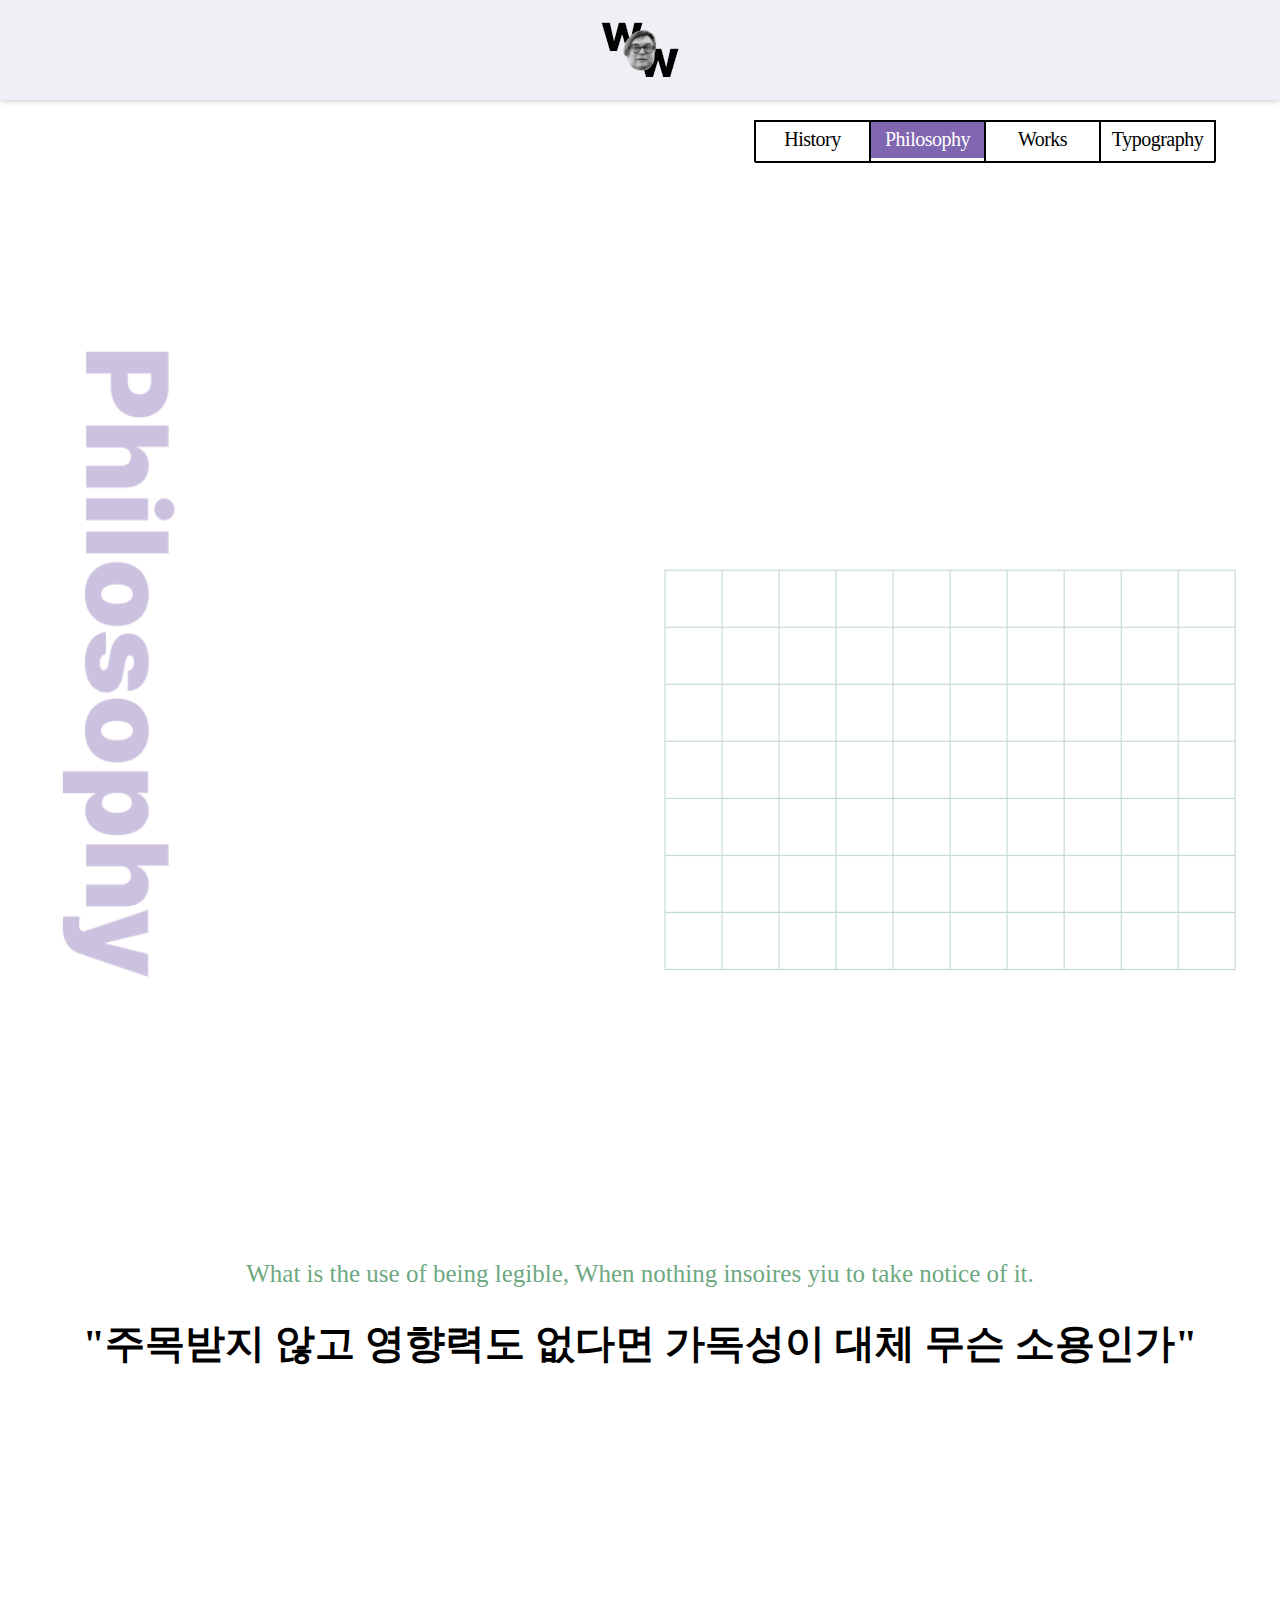
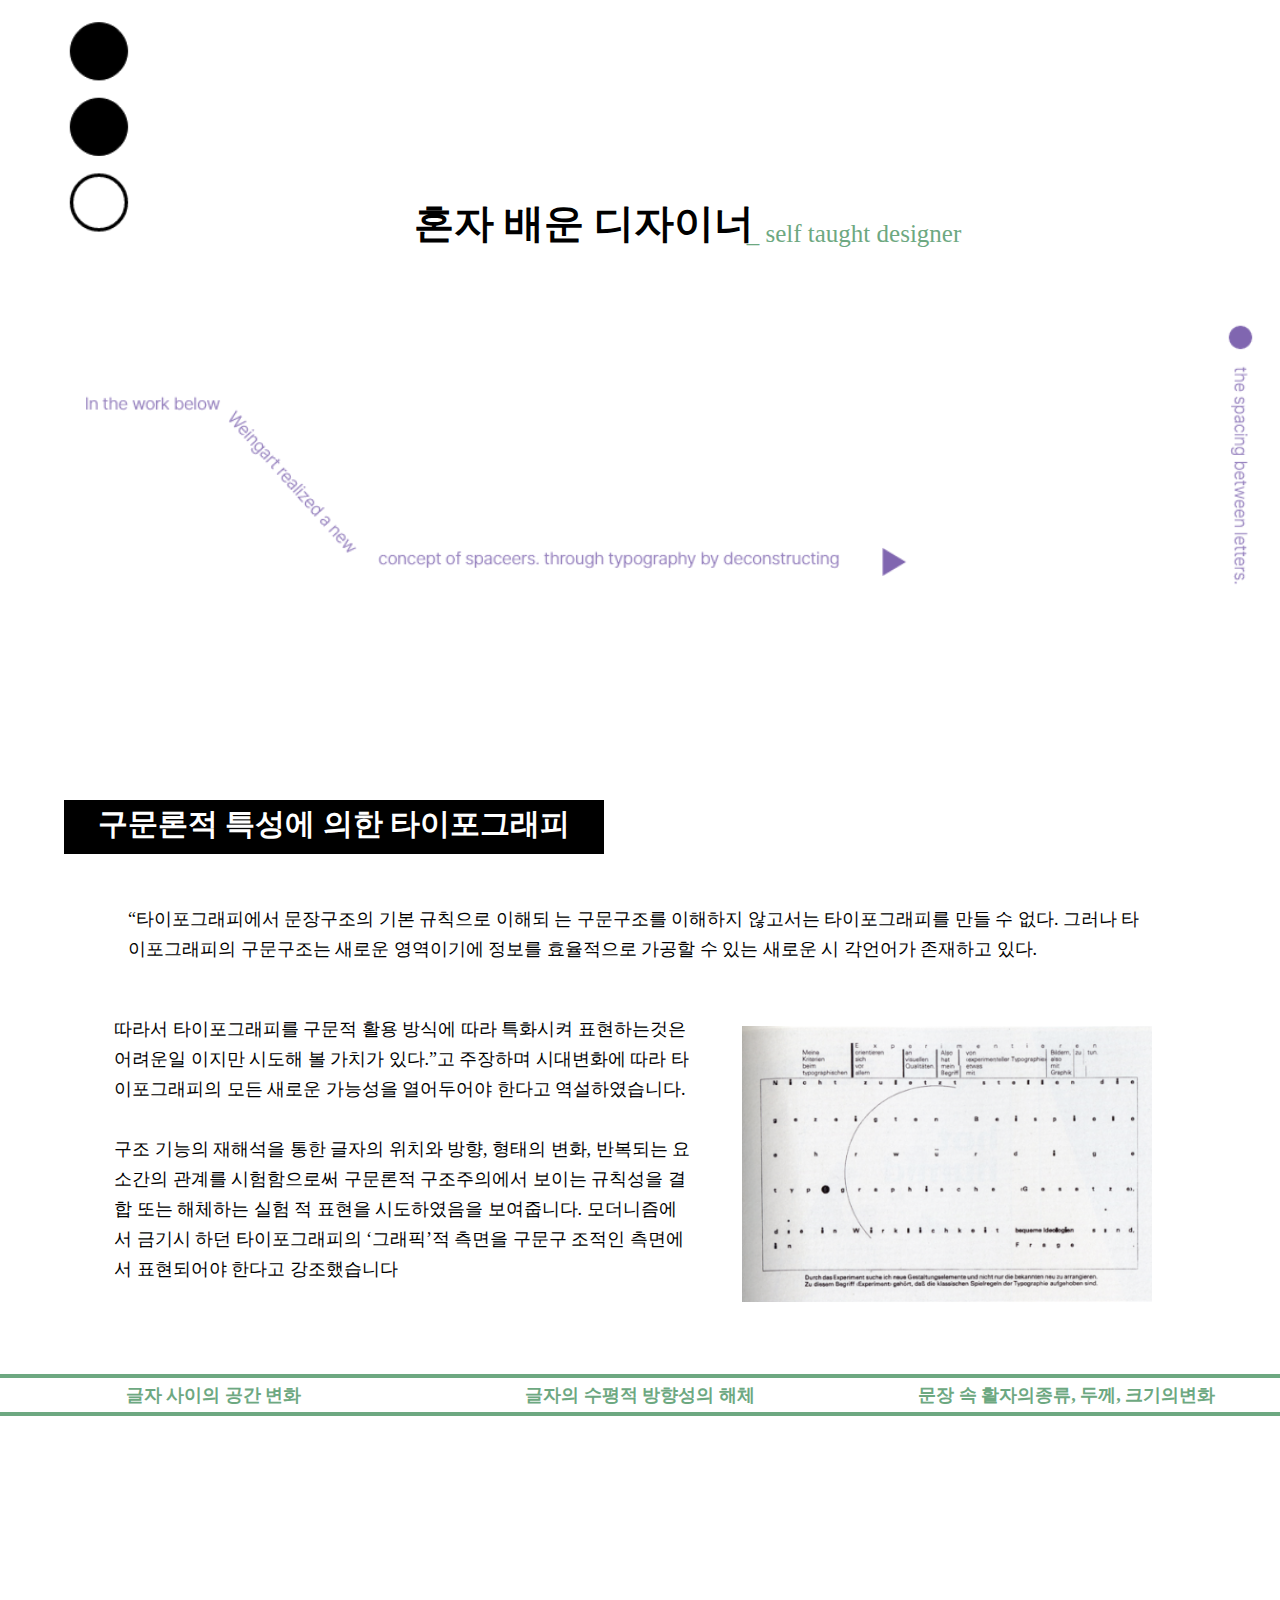
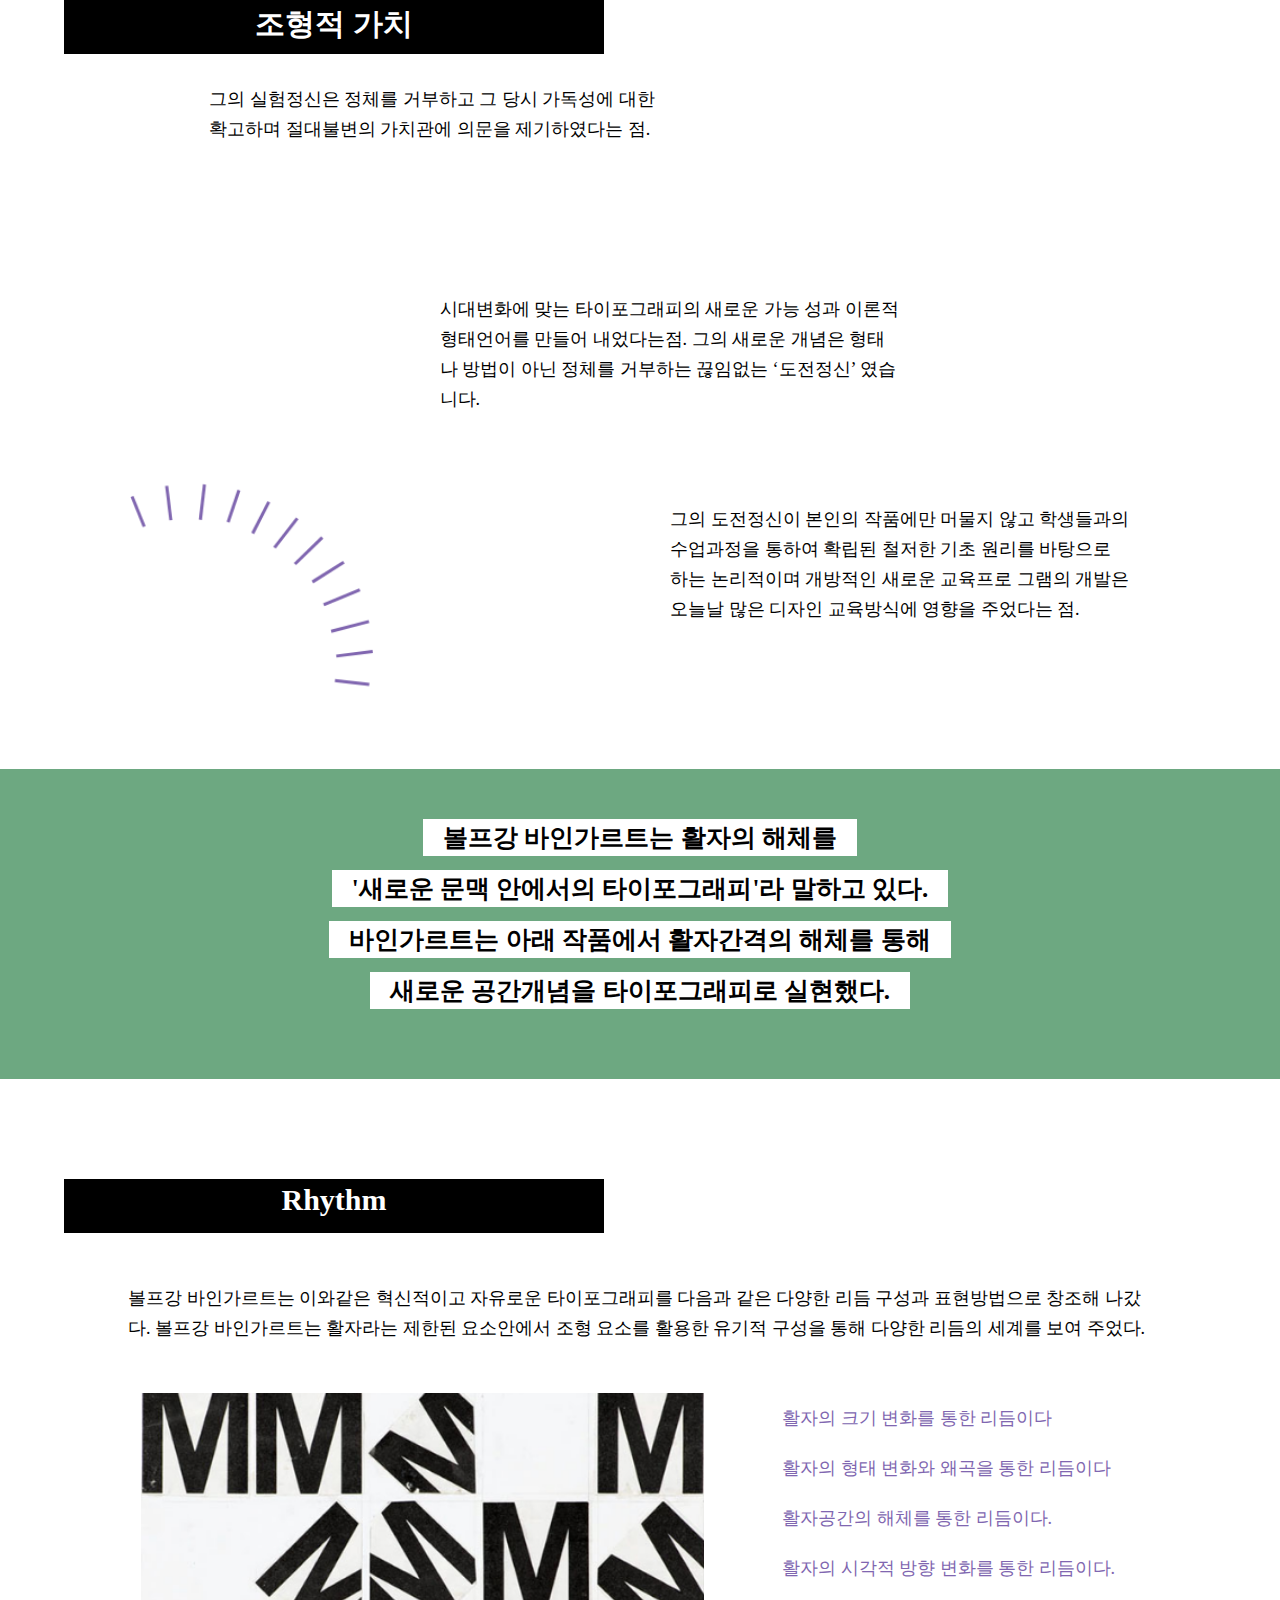
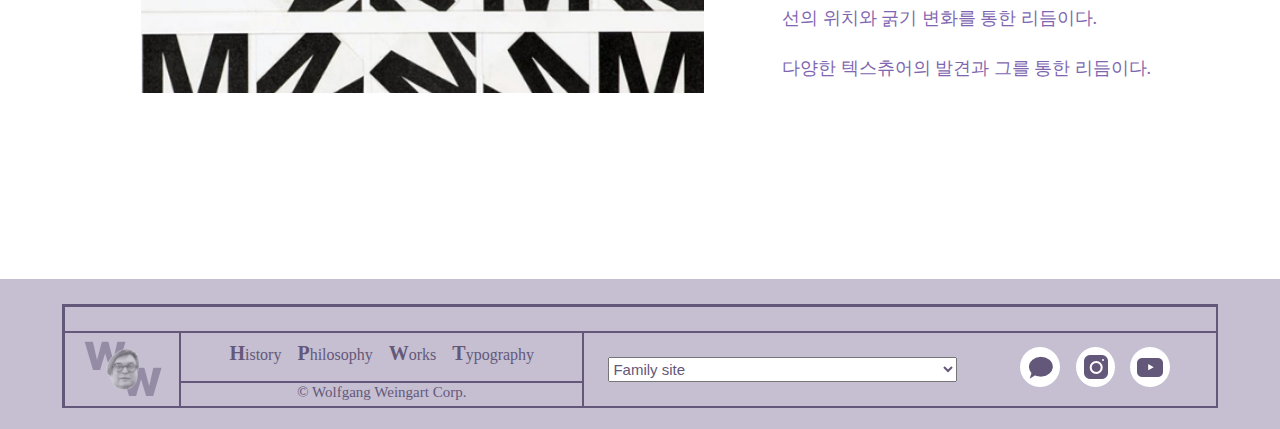
==== Philosophy.html @ 9ac65b65 "Add files via upload" ====
<!DOCTYPE html>
<html lang="ko">
<head>
    <meta charset="UTF-8">
    <meta name="viewport" content="width=device-width, initial-scale=1.0">
    <title>History</title>
    <link rel="stylesheet" href="P_style.css">
    <style>
        @font-face {
        font-family: 'Pretendard-Regular';
        src: url('https://cdn.jsdelivr.net/gh/Project-Noonnu/noonfonts_2107@1.1/Pretendard-Regular.woff') format('woff');
        font-weight: 400,600,900;
        font-style: normal;
        }
    
    </style>
</head>
<body>
    <div class="logo"><a href="index.html"><img src="img/logo.png" alt="W.W"></a></div>
    <div class="menu">
        <div class="Mu sub"><a href="History.html">History</a></div>
        <div class="Mu main"><a href="Philosophy.html">Philosophy</a></div>
        <div class="Mu sub"><a href="Works.html">Works</a></div>
        <div class="Mu sub"><a href="Typography.html">Typography</a></div>
    </div>

    <div class="tit"></div>

    <div class="bg01">
        <h3 class="sub_1">What is the use of being legible, When nothing insoires yiu to take notice of it.</p>
        <h2 class="main_1">"주목받지 않고 영향력도 없다면 가독성이 대체 무슨 소용인가"</p>
    </div>
    <div class="bg02">
        <div class="designer">
           <h2 class="main_2">혼자 배운 디자이너</p>
           <h3 class="sub_2">_ self taught designer</p>
        </div>
    </div>

    <div class="Cp1">
        <h1>구문론적 특성에 의한 타이포그래피</h1>
        <p>“타이포그래피에서 문장구조의 기본 규칙으로 이해되 는 구문구조를 이해하지 않고서는 타이포그래피를 만들 수 없다.
            그러나 타이포그래피의 구문구조는 새로운 영역이기에 정보를 효율적으로 가공할 수 있는 새로운 시 각언어가 존재하고 있다.</p>
        <div class="T">따라서 타이포그래피를 구문적 활용 방식에 따라 특화시켜 표현하는것은 어려운일 이지만 시도해 볼 가치가 있다.”고 주장하며 시대변화에 따라 타이포그래피의 모든 새로운 가능성을 열어두어야 한다고 역설하였습니다.
                     <br><br>
                     구조 기능의 재해석을 통한 글자의 위치와 방향, 형태의 변화, 반복되는 요소간의 관계를 시험함으로써 구문론적 구조주의에서 보이는 규칙성을 결합 또는 해체하는 실험 적 표현을 시도하였음을 보여줍니다. 모더니즘에서 금기시 하던 타이포그래피의 ‘그래픽’적 측면을 구문구 조적인 측면에서 표현되어야 한다고 강조했습니다
        </div>
        <div class="P_01"></div>
        <div class="typo01">
            <div class="to">
                <hr style="border: solid 2px #6DA881;" width="100%">
                <a>글자 사이의 공간 변화</a>
                <hr style="border: solid 2px #6DA881; " width="100%">
            </div>
            <div class="to">
                <hr style="border: solid 2px #6DA881;" width="100%">
                <a>글자의 수평적 방향성의 해체</a>
                <hr style="border: solid 2px #6DA881;" width="100%">
            </div>
            <div class="to">
                <hr style="border: solid 2px #6DA881;" width="100%">
                <a>문장 속 활자의종류, 두께, 크기의변화</a>
                <hr style="border: solid 2px #6DA881;" width="100%">
            </div>
        </div>

    </div>

    <div class="Cp2">
        <h1>조형적 가치</h1>
        <div class="bg03">
            <div class="modl md01">그의 실험정신은 정체를 거부하고 그 당시 가독성에 대한 확고하며 절대불변의 가치관에 의문을 제기하였다는 점.</div>
            <div class="modl md02">시대변화에 맞는 타이포그래피의 새로운 가능 성과 이론적 형태언어를 만들어 내었다는점. 그의 새로운 개념은 형태나 방법이 아닌 정체를 거부하는 끊임없는 ‘도전정신’ 였습니다.</div>
            <div class="modl md03">그의 도전정신이 본인의 작품에만 머물지 않고 학생들과의 수업과정을 통하여 확립된 철저한 기초 원리를 바탕으로 하는 논리적이며 개방적인 새로운 교육프로 그램의 개발은 오늘날 많은 디자인
                교육방식에 영향을 주었다는 점.</div>
        </div>
    </div>

    <div class="Typo">
        <div class="typo02"><a>볼프강 바인가르트는 활자의 해체를</a></div>
        <div class="typo02"><a>'새로운 문맥 안에서의 타이포그래피'라 말하고 있다.</a></div>
        <div class="typo02"><a>바인가르트는 아래 작품에서 활자간격의 해체를 통해</a></div>
        <div class="typo02"><a>새로운 공간개념을 타이포그래피로 실현했다.</a></div>
    </div>

    <div class="Cp3">
        <h1>Rhythm</h1>
        <p> 볼프강 바인가르트는 이와같은 혁신적이고 자유로운 타이포그래피를 다음과 같은 다양한 리듬 구성과 표현방법으로 창조해 나갔다. 볼프강 바인가르트는 활자라는 제한된 요소안에서 조형 요소를 활용한 유기적 구성을 통해 다양한 리듬의 세계를 보여 주었다.</p>
        <div class="p_03"></div>
        <div class="M">활자의 크기 변화를 통한 리듬이다 <br>
            활자의 형태 변화와 왜곡을 통한 리듬이다 <br>
            활자공간의 해체를 통한 리듬이다. <br>
            활자의 시각적 방향 변화를 통한 리듬이다. <br>
            선의 위치와 굵기 변화를 통한 리듬이다. <br>
            다양한 텍스츄어의 발견과 그를 통한 리듬이다. <br>
        </div>
    </div>
    


</body>

<div id="wrap">
    <footer>
      <div class="all">
        <div class="ft top"></div>
        <div class="ft sub_logo"><a href="index.html"><img src="img/logo 2.png" alt="s.l"></a></div>
        <div class="ft sub_menu">
            <div><a href="History.html"><b>H</b>istory</a></div>
            <div><a href="Philosophy.html"><b>P</b>hilosophy</a></div>
            <div><a href="Works.html"><b>W</b>orks</a></div>
            <div><a href="Typography.html"><b>T</b>ypography</a></div>
        </div>
        <div class="ft copy">© Wolfgang Weingart Corp.</div>
        <div class="ft site">
            <select>
                <option value="#">Family site</option>
                <option value="#">Family site01</option>
                <option value="#">Family site02</option>
            </select>
            <div class="icon">
                <div class="i01"><a href=""><img src="img/icon01.png" alt="kakao"></a></div>
                <div class="i02"><a href=""><img src="img/icon02.png" alt="inst"></a></div>
                <div class="i03"><a href=""><img src="img/icon03.png" alt="yout"></a></div>
            </div>
        </div>
      </div>
    </footer>
</div>

</html>
---- P_style.css ----
*{ margin: 0; text-decoration: none; list-style-type: none; }


.logo{
    width: 100%; height: 74px; background-color: #F1EEF6; padding: 13px 0px;
    display: flex;  justify-content: center;
    filter: drop-shadow(0px 0px 3px rgb(183, 183, 183));
}
.menu{
    position: absolute; right: 5%;
    width: 460px; height: 40px; top: 120px;
    border: 1px solid black;
    display: flex; justify-content: space-between;
}
.Mu{
    width: 25%; height: 40px; border: 1px solid black;
    text-align: center; font-size: 20px; letter-spacing: -0.5px;
}
.Mu a{
    display: block; color: black; padding: 6px 0px 7px 0px; transform: all 0.3;
}
.main a{ color: #fff; background-color: #8066B0; font-weight: 500; }
.menu a:hover{
    color: #fff; background-color: #8066B0;
    font-weight: 500; transform: all 0.3;
}


.tit{
    width: 100%; height: 700px; padding-top: 350px;
    background-image:url(img/P_tit.png); background-repeat: no-repeat; background-position-x: center; background-position-y: center; background-size: 100%;
}

.bg01{ width: 90%; height: 400px; margin: 0 auto;}
.bg02{
    width: 100%; height: 700px; padding-top: 150px;
    background-image:url(img/bg02.png); background-repeat: no-repeat; background-position-x: center; background-position-y: top; background-size: 100%;
}
.designer{ position: absolute; width: 100%; height: 100px; margin-top: 100px; }

h2{
    width: 100%; height: 50px; text-align: center;
    font-size: 40px; font-weight: 600; line-height: 48px; }
h3{
    width: 100%; height: 30px; text-align: center;
    font-size: 25px; font-weight: 200; color: #6DA881;
}
.sub_1{ padding-top: 110px; }
.main_1{ padding-top: 30px; }
.main_2{ position: absolute; width: 400px; left: 30%;}
.sub_2{ position: absolute; width: 300px; left: 55%; padding-top: 20px;}



h1{ 
    width: 500px; height: 50px; left: 20px;
    padding: 4px 20px 0px; margin-left: 5%;
    background-color: black; color: #fff;
    font-size: 30px; font-weight: 900; text-align: center;
}
p{ width: 80%; font-size: 18px; line-height: 30px; padding: 50px; margin: 0 auto; }



.Cp1{ height: 800px; }
.T{
    width: 45%; font-size: 18px; line-height: 30px;
    padding: 0px 50px; float: left; margin-left: 5%;
 }
.P_01{ width: 40%; height: 300px; position: absolute; right: 10%;
    background-image:url(img/P_01.png); background-repeat: no-repeat; background-position-x: right; background-position-y: center; background-size: 80%;
}
.typo01{
    margin-top: 360px; width: 100%; height: 50px;
    display: flex; justify-content: space-between;
}
.to { width: 100%; height: 50px;}
.to a{
    padding: 5px 0px; display: flex; justify-content: center;
    font-size: 18px; font-weight: 600; color: #6DA881;
}


.Cp2{ }
.bg03{
    width: 90%; height: 665px; margin: 0 auto;
    background-image: url(img/bg033.png); background-repeat: no-repeat; background-position-x: left; background-position-y: bottom; background-size: 100%;
}
.modl{
     width: 40%; height: 150px; padding: 30px;
    font-size: 18px; line-height: 30px; text-align: left;
}
.md01{ margin-left: 10%;}
.md02{ margin-left: 30%;}
.md03{ margin-left: 50%;}




.Typo{
    width: 100%; height: 265px; background-color: #6DA881;
    padding-top: 45px; margin: 50px 0px 100px; }
.typo02{
    width: 100%; text-align: center; 
    font-size: 25px; font-weight: 600; line-height: 48px;
    margin: 0 auto; margin-bottom: 3px;
}
.typo02 a{ background-color: #fff; padding: 5px 20px;}



.Cp3{ height: 700px;}
.p_03{ width: 55%; height: 300px; position: absolute;
    background-image:url(img/P_02.png); background-repeat: no-repeat; background-position-x: right;background-position-y: center; background-size: 80%;
}
.M{
   width: 30%; font-size: 18px; line-height: 50px; color: #8066B0;
   padding: 0px 50px; float: right; margin-right: 5%;
}



.wrap{ position: absolute; width: 100%; bottom: 0px}
footer{
    width: 100%; height: 125px;
    position: relative; padding-top: 25px;
    background-color: #C5BFD1;
    display: flex;  justify-content: center;
}
.all{ position: absolute; width: 90%; height: 100px; border: solid 2px #64587A;}
.ft{ position: absolute; border: solid 1px #64587A;}
.top{ width: 100%; height: 25px;}
.sub_logo{
    width: 10%; height: 75px; left: 0px;
    text-align: center; margin-top: 25px;
}
.sub_menu{
    width: 35%; height: 40px; left: 10%; display: flex; justify-content: center;
    text-align: center; margin-top: 25px; padding-top: 10px; 
    font-size: 16px; font-weight: 400; color: #64587A;
}
.sub_menu a{ color: #64587A; padding: 8px;}
.sub_menu b{font-size:20px; font-weight: 800;}
.copy{
    width: 35%; height: 23px; left: 10%;
    text-align: center; margin-top: 75px; padding-top: 2px;
    font-size: 15px; font-weight: 400; color: #64587A;
}
.site{
    width: 55%; height: 75px; left: 45%;
    text-align: center; margin-top: 25px;
}
.site select {
    width: 55% ; height: 25px; margin: 25px;
    position: absolute; left: 0px;
    font-size: 15px; font-weight: 100; color: #64587A;
}
.icon{
    width: 150px; height: 45px; margin: 15px;
    position: absolute; right: 5%;
    display: flex; justify-content: space-between;
}


@media screen and (max-width: 800px) {

    .menu{ right: 10px; width: 400px; height: 35px; }
    .Mu{ font-size: 18px; height: 35px; }
    .Mu a{ padding: 6px 0px 5px 0px; }

    .tit{ height: 350px; background-size: 130%; background-position-x: left;}
    .bg01{ height: 200px;}
    .bg02{ height: 200px; padding-top: 100px;}

    h2{ font-size: 25px; }
    h3{ font-size: 18px; }
    .designer{ margin-top: 0px; }
    .sub_1{ padding-top: 50px; left: 25% }
    .main_2{ left: 15%;}
    .sub_2{ left: 15%; padding-top: 50px;}

    h1{ width: 350px; height: 40px;left: 5%; font-size: 20px; margin-left: 5%; }


    .Cp1{ height: 1300px;}
    .T{ width: 80%; padding: 0px 30px; }
    .P_01{ width: 100%; background-position-x: center; margin: 450px 0px 0px; right: 0%; }
    .typo01{ margin-top: 750px; display: block; justify-content: center; }




    .bg03{ height: 1000px; background-size: cover; background-position-x: 10%; }    
    .modl{ width: 80%; height: 100px; padding: 50px 0px; }
    .md01{ margin-left: 10%;}
    .md02{ margin-left: 10%;}
    .md03{ margin-left: 10%;}

    .Typo{ height: 200px; }
    .typo02{ width: 100%; font-size: 15px; line-height: 30px; }

    .p_03{ width: 100%; background-position-x: center;}
    .M{ width: 80%; margin: 330px 0px 100px; margin-right: -5%}


    footer{ height: 200px;}
    .all{ height: 175px;}
    .sub_logo{ width: 25%;}
    .sub_menu{ left: 25%; width: 75%;}
    .sub_menu a{ padding: 1px;}

    .copy{ left: 25%; width: 75%;}
    .site{ width: 100%;left: 0px; margin-top: 100px;}

    .site select { width: 45%; }
    .icon{ width: 140px; right: 3%; }
}
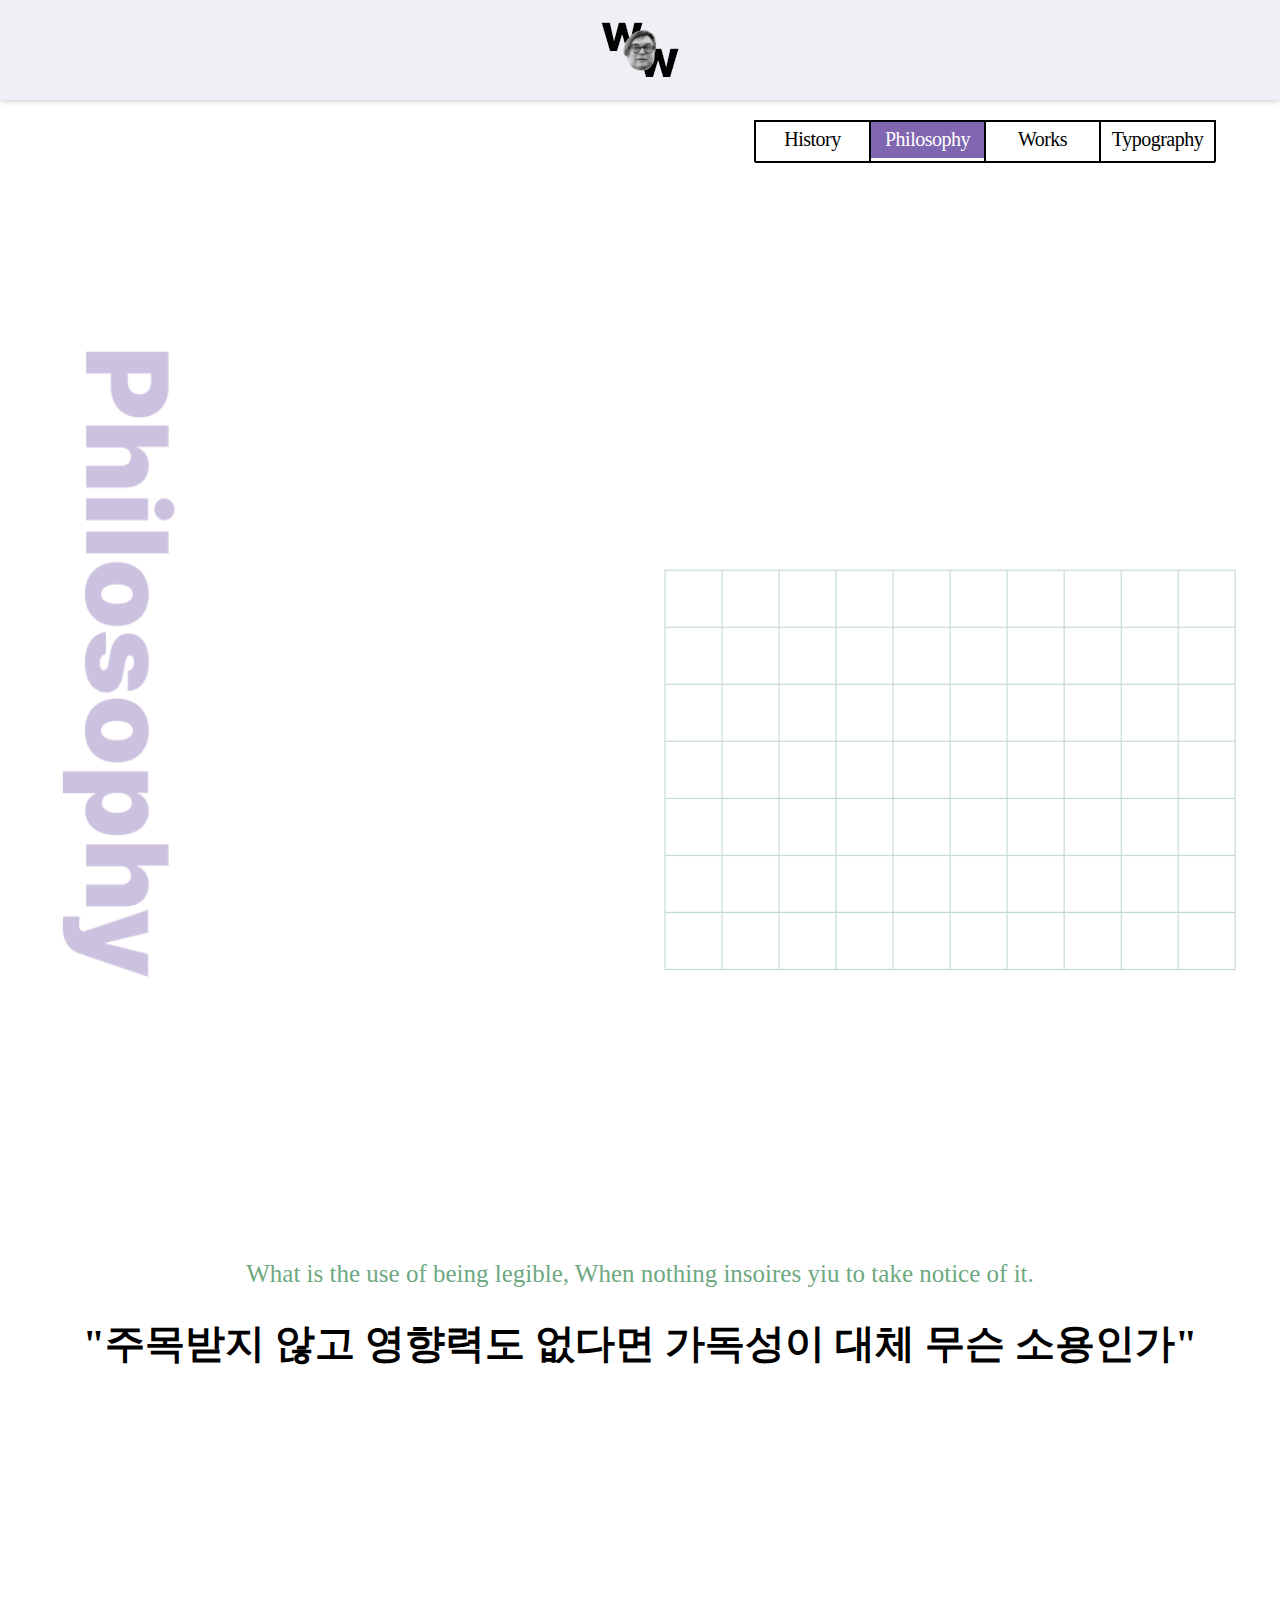
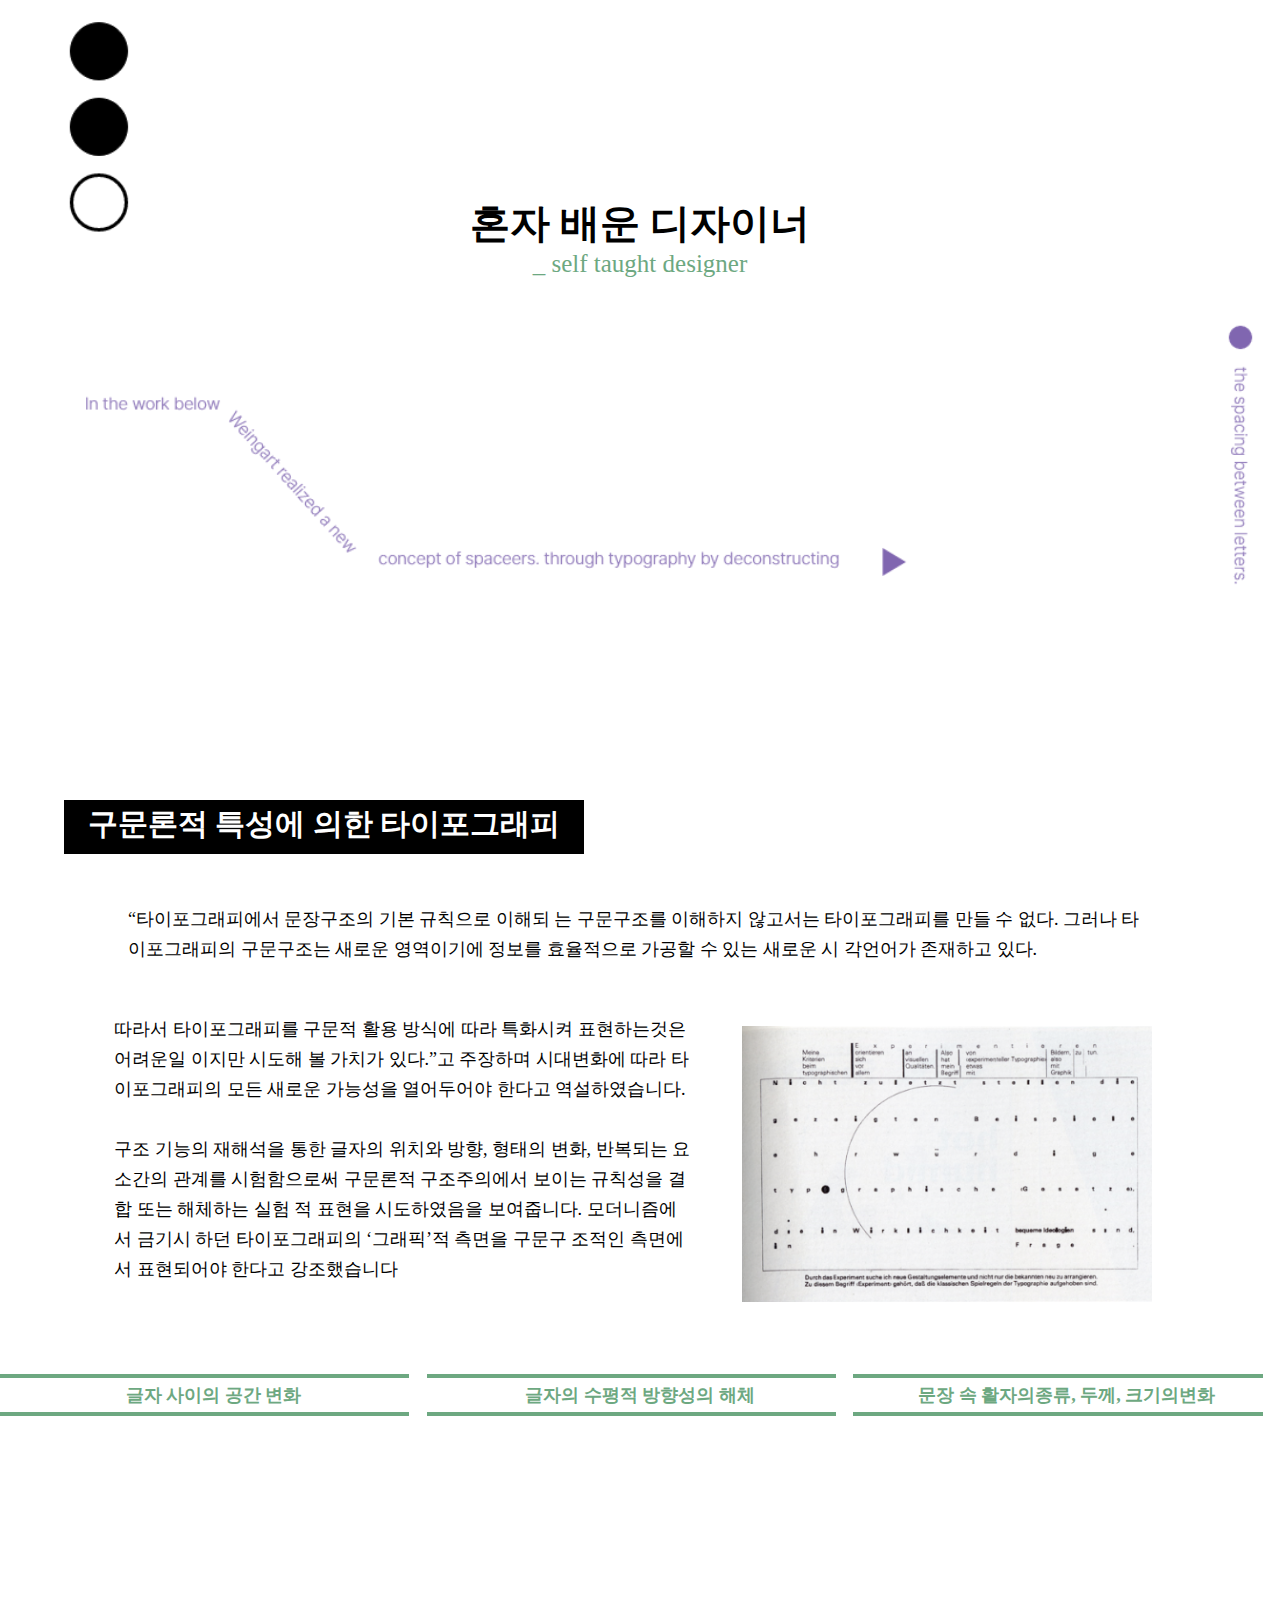
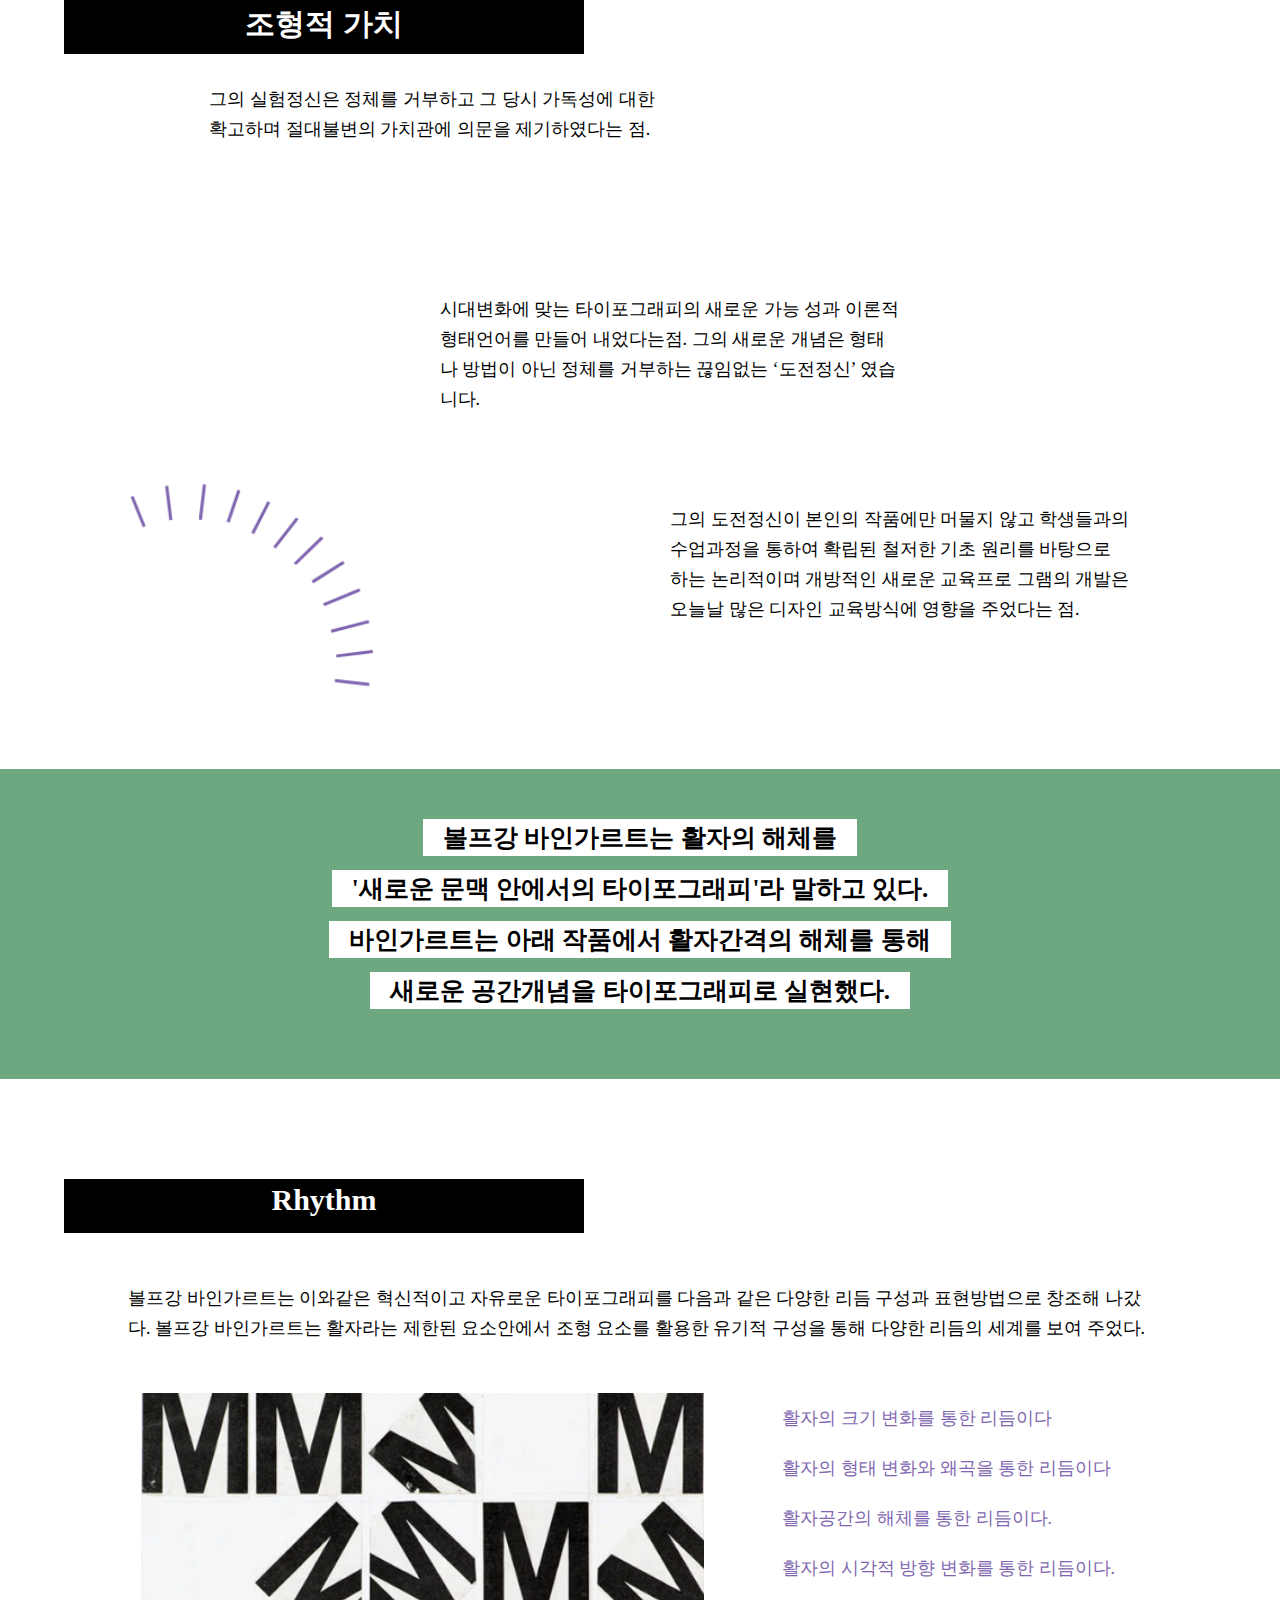
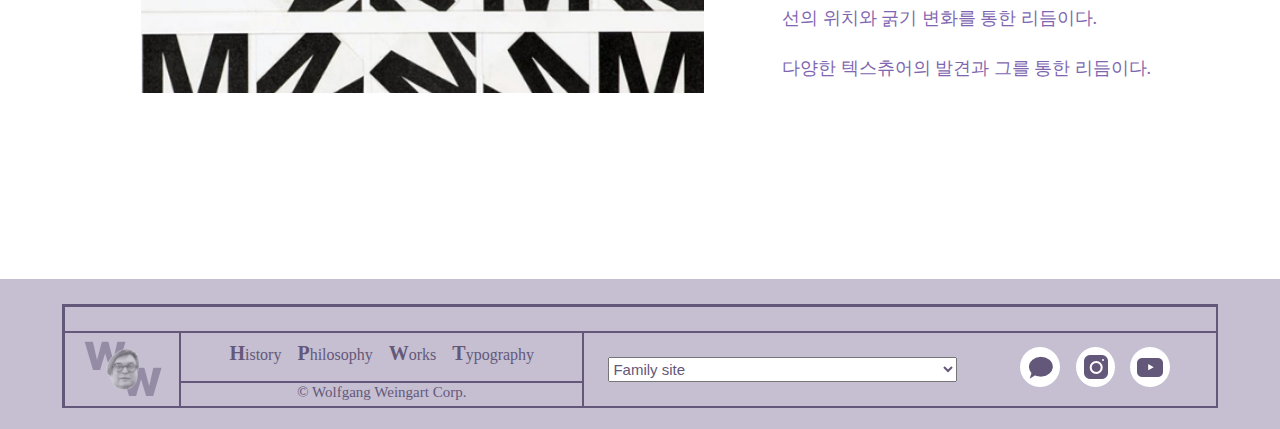
==== commit 9f11301a: "Add files via upload" ====
--- a/Philosophy.html
+++ b/Philosophy.html
@@ -3,7 +3,7 @@
 <head>
     <meta charset="UTF-8">
     <meta name="viewport" content="width=device-width, initial-scale=1.0">
-    <title>History</title>
+    <title>Philosophy</title>
     <link rel="stylesheet" href="P_style.css">
     <style>
         @font-face {
@@ -14,6 +14,15 @@
         }
     
     </style>
+
+    <meta property="og:url" content="https://hyerin202209069.github.io/WolfgangWeingart/">
+    <meta property="og:title" content="Wolfgang Weingart">
+    <meta property="og:type" content="website">
+    <meta property="og:image" content="img/OGimg.png">
+    <meta property="og:description" content="Wolfgang Weingart">
+    
+    <link rel="shortcut icon" href="img/favicon.ico" type="image/x-icon">
+    <link rel="icon" href="img/favicon.ico" type="image/x-icon">
 </head>
 <body>
     <div class="logo"><a href="index.html"><img src="img/logo.png" alt="W.W"></a></div>
@@ -48,19 +57,19 @@
         <div class="P_01"></div>
         <div class="typo01">
             <div class="to">
-                <hr style="border: solid 2px #6DA881;" width="100%">
+                <hr style="border: solid 2px #6DA881;" width="95%">
                 <a>글자 사이의 공간 변화</a>
-                <hr style="border: solid 2px #6DA881; " width="100%">
+                <hr style="border: solid 2px #6DA881; " width="95%">
             </div>
             <div class="to">
-                <hr style="border: solid 2px #6DA881;" width="100%">
+                <hr style="border: solid 2px #6DA881;" width="95%">
                 <a>글자의 수평적 방향성의 해체</a>
-                <hr style="border: solid 2px #6DA881;" width="100%">
+                <hr style="border: solid 2px #6DA881;" width="95%">
             </div>
             <div class="to">
-                <hr style="border: solid 2px #6DA881;" width="100%">
+                <hr style="border: solid 2px #6DA881;" width="95%">
                 <a>문장 속 활자의종류, 두께, 크기의변화</a>
-                <hr style="border: solid 2px #6DA881;" width="100%">
+                <hr style="border: solid 2px #6DA881;" width="95%">
             </div>
         </div>
 
--- a/P_style.css
+++ b/P_style.css
@@ -37,7 +37,6 @@
     background-image:url(img/bg02.png); background-repeat: no-repeat; background-position-x: center; background-position-y: top; background-size: 100%;
 }
 .designer{ position: absolute; width: 100%; height: 100px; margin-top: 100px; }
-
 h2{
     width: 100%; height: 50px; text-align: center;
     font-size: 40px; font-weight: 600; line-height: 48px; }
@@ -47,19 +46,16 @@
 }
 .sub_1{ padding-top: 110px; }
 .main_1{ padding-top: 30px; }
-.main_2{ position: absolute; width: 400px; left: 30%;}
-.sub_2{ position: absolute; width: 300px; left: 55%; padding-top: 20px;}
 
 
 
 h1{ 
-    width: 500px; height: 50px; left: 20px;
-    padding: 4px 20px 0px; margin-left: 5%;
+    width: 500px; height: 50px;
+    padding: 4px 10px 0px; margin-left: 5%;
     background-color: black; color: #fff;
     font-size: 30px; font-weight: 900; text-align: center;
 }
-p{ width: 80%; font-size: 18px; line-height: 30px; padding: 50px; margin: 0 auto; }
-
+p{ width: 80%; font-size: 18px; line-height: 30px; padding: 50px 0px; margin: 0 auto; }
 
 
 .Cp1{ height: 800px; }
@@ -95,8 +91,6 @@
 .md03{ margin-left: 50%;}
 
 
-
-
 .Typo{
     width: 100%; height: 265px; background-color: #6DA881;
     padding-top: 45px; margin: 50px 0px 100px; }
@@ -108,7 +102,6 @@
 .typo02 a{ background-color: #fff; padding: 5px 20px;}
 
 
-
 .Cp3{ height: 700px;}
 .p_03{ width: 55%; height: 300px; position: absolute;
     background-image:url(img/P_02.png); background-repeat: no-repeat; background-position-x: right;background-position-y: center; background-size: 80%;
@@ -171,23 +164,18 @@
     .tit{ height: 350px; background-size: 130%; background-position-x: left;}
     .bg01{ height: 200px;}
     .bg02{ height: 200px; padding-top: 100px;}
-
     h2{ font-size: 25px; }
     h3{ font-size: 18px; }
     .designer{ margin-top: 0px; }
     .sub_1{ padding-top: 50px; left: 25% }
-    .main_2{ left: 15%;}
-    .sub_2{ left: 15%; padding-top: 50px;}
-
-    h1{ width: 350px; height: 40px;left: 5%; font-size: 20px; margin-left: 5%; }
-
+
+
+    h1{ width: 350px; height: 40px; font-size: 20px; margin-left: 0%; }
 
     .Cp1{ height: 1300px;}
     .T{ width: 80%; padding: 0px 30px; }
     .P_01{ width: 100%; background-position-x: center; margin: 450px 0px 0px; right: 0%; }
     .typo01{ margin-top: 750px; display: block; justify-content: center; }
-
-
 
 
     .bg03{ height: 1000px; background-size: cover; background-position-x: 10%; }    
@@ -196,11 +184,14 @@
     .md02{ margin-left: 10%;}
     .md03{ margin-left: 10%;}
 
+
     .Typo{ height: 200px; }
     .typo02{ width: 100%; font-size: 15px; line-height: 30px; }
 
+
     .p_03{ width: 100%; background-position-x: center;}
-    .M{ width: 80%; margin: 330px 0px 100px; margin-right: -5%}
+    .M{ width: 80%; margin: 330px 0px 100px;}
+
 
 
     footer{ height: 200px;}
